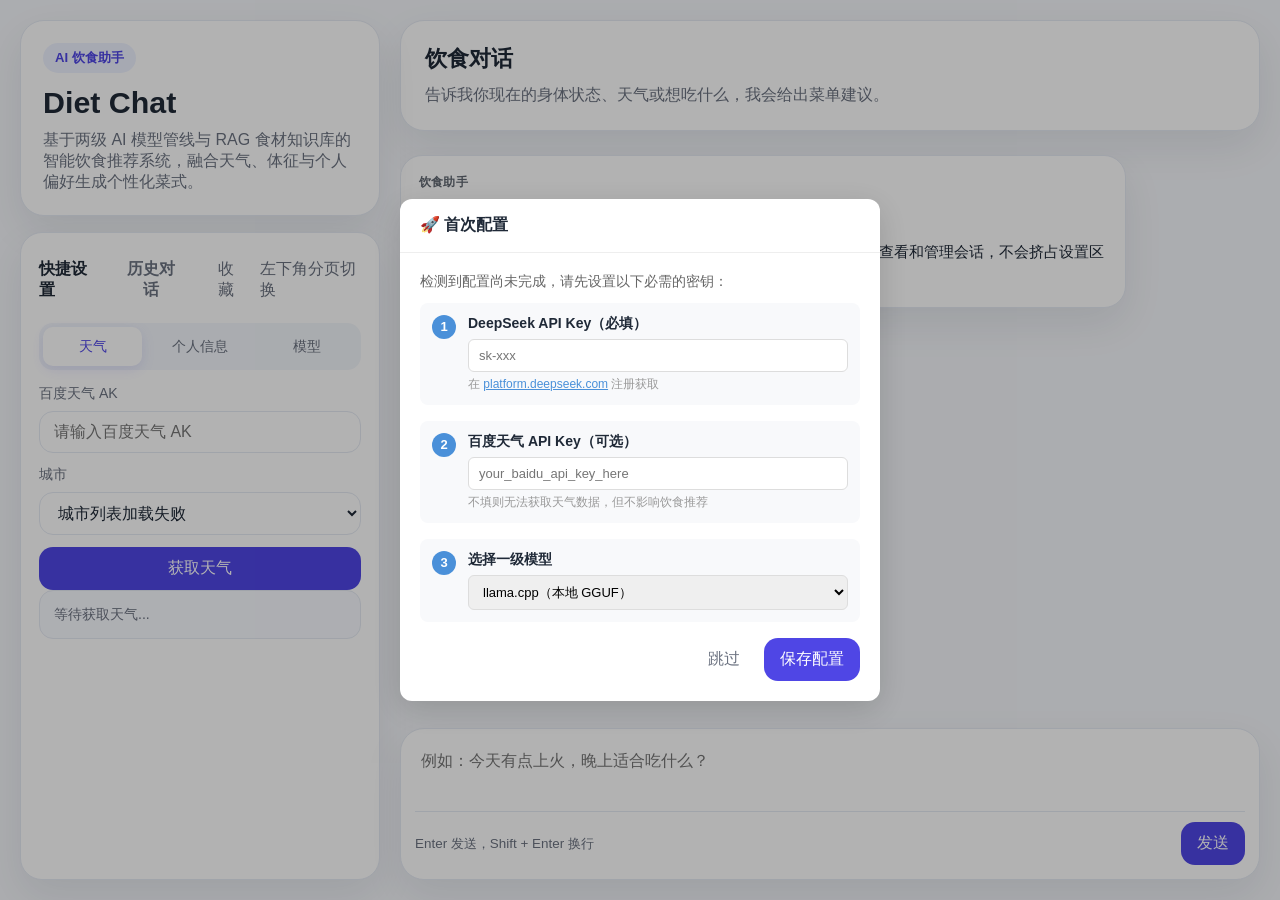
==== server/frontend/index.html @ a6f21888 "V3.0：项目结构重构与功能增强 - 重构目录结构：AI_Demo/ → ai_core/, Demo/ → server/ - 新增启动器自动创建 Python 虚拟环境并安装依赖 - 新增 lla" ====
<!DOCTYPE html>
<html lang="zh-CN">
<head>
    <meta charset="UTF-8">
    <meta name="viewport" content="width=device-width, initial-scale=1.0">
    <title>AI 饮食推荐助手</title>
    <link rel="stylesheet" href="style.css">
</head>
<body>
    <div class="app-shell">
        <aside class="sidebar">
            <div class="brand-card">
                <div class="brand-badge">AI 饮食助手</div>
                <h1>Diet Chat</h1>
                <p>基于两级 AI 模型管线与 RAG 食材知识库的智能饮食推荐系统，融合天气、体征与个人偏好生成个性化菜式。</p>
            </div>

            <section class="sidebar-card settings-card">
                <div class="section-head">
                    <h2>快捷设置</h2>
                    <div class="section-actions">
                        <button id="open_history_sidebar" type="button" class="ghost-btn history-open-btn">历史对话</button>
                        <button id="open_favorites" type="button" class="ghost-btn">收藏</button>
                        <span class="section-tip">左下角分页切换</span>
                    </div>
                </div>
                <div class="settings-tabs">
                    <button type="button" class="settings-tab active" data-panel="weather_panel">天气</button>
                    <button type="button" class="settings-tab" data-panel="profile_panel">个人信息</button>
                    <button type="button" class="settings-tab" data-panel="model_panel">模型</button>
                </div>

                <div id="weather_panel" class="settings-panel active">
                    <div class="form-stack">
                        <label for="weather_ak">百度天气 AK</label>
                        <input type="text" id="weather_ak" placeholder="请输入百度天气 AK">
                    </div>
                    <div class="form-stack">
                        <label for="weather_city">城市</label>
                        <select id="weather_city">
                            <option value="">正在加载城市列表...</option>
                        </select>
                    </div>
                    <button id="fetch_weather" type="button" class="primary-btn full-width">获取天气</button>
                    <div id="weather_result" class="weather-result">等待获取天气...</div>
                </div>

                <div id="profile_panel" class="settings-panel">
                    <div class="form-grid">
                        <div class="form-stack">
                            <label for="age">年龄</label>
                            <input type="number" id="age" placeholder="请输入年龄">
                        </div>
                        <div class="form-stack">
                            <label for="gender">性别</label>
                            <select id="gender">
                                <option value="男">男</option>
                                <option value="女">女</option>
                            </select>
                        </div>
                        <div class="form-stack">
                            <label for="height">身高(cm)</label>
                            <input type="number" id="height" placeholder="170">
                        </div>
                        <div class="form-stack">
                            <label for="weight">体重(kg)</label>
                            <input type="number" id="weight" placeholder="52">
                        </div>
                    </div>
                    <div class="form-stack">
                        <label for="occupation">职业</label>
                        <input type="text" id="occupation" placeholder="例如：学生">
                    </div>
                    <div class="form-stack">
                        <label for="taste">口味偏好</label>
                        <input type="text" id="taste" placeholder="例如：偏辣、清淡">
                    </div>
                    <div class="form-stack">
                        <label for="health">健康状况</label>
                        <input type="text" id="health" placeholder="例如：口腔溃疡、胃不舒服">
                    </div>
                </div>

                <div id="model_panel" class="settings-panel">
                    <div class="form-stack">
                        <label for="primary_type">一级模型类型</label>
                        <select id="primary_type">
                            <option value="deepseek">DeepSeek API</option>
                            <option value="ollama">Ollama 本地</option>
                            <option value="llamacpp">llama.cpp</option>
                        </select>
                    </div>
                    <div class="form-stack">
                        <label for="primary_model">一级模型</label>
                        <input type="text" id="primary_model" placeholder="deepseek-chat" value="deepseek-chat">
                    </div>
                    <div id="primary_deepseek_config" class="inline-block">
                        <div class="form-stack">
                            <label for="primary_apikey">一级 API Key</label>
                            <input type="text" id="primary_apikey" placeholder="sk-xxx">
                        </div>
                    </div>
                    <div id="primary_llamacpp_config" class="inline-block">
                        <div class="form-stack">
                            <label for="primary_llamacpp_server">llama.cpp 服务地址</label>
                            <input type="text" id="primary_llamacpp_server" placeholder="http://127.0.0.1:11435" value="http://127.0.0.1:11435">
                        </div>
                    </div>

                    <label class="toggle-row">
                        <input type="checkbox" id="use_secondary">
                        <span>启用二级模型做菜单生成</span>
                    </label>

                    <div id="secondary_config" class="sub-config">
                        <div class="form-stack">
                            <label for="secondary_type">二级模型类型</label>
                            <select id="secondary_type">
                                <option value="deepseek">DeepSeek API</option>
                                <option value="ollama">Ollama 云端</option>
                                <option value="llamacpp">llama.cpp</option>
                            </select>
                        </div>
                        <div id="deepseek_config">
                            <div class="form-stack">
                                <label for="deepseek_model">DeepSeek 模型</label>
                                <input type="text" id="deepseek_model" placeholder="deepseek-chat" value="deepseek-chat">
                            </div>
                            <div class="form-stack">
                                <label for="deepseek_apikey">DeepSeek API Key</label>
                                <input type="text" id="deepseek_apikey" placeholder="sk-xxx" value="">
                            </div>
                        </div>
                        <div id="ollama_cloud_config">
                            <div class="form-stack">
                                <label for="ollama_model">Ollama 模型</label>
                                <input type="text" id="ollama_model" placeholder="例如：llama3:70b">
                            </div>
                            <div class="form-stack">
                                <label for="ollama_server">Ollama 服务器</label>
                                <input type="text" id="ollama_server" placeholder="http://localhost:11434">
                            </div>
                        </div>
                        <div id="secondary_llamacpp_config">
                            <div class="form-stack">
                                <label for="secondary_llamacpp_server">llama.cpp 服务地址</label>
                                <input type="text" id="secondary_llamacpp_server" placeholder="http://127.0.0.1:11435" value="http://127.0.0.1:11435">
                            </div>
                        </div>
                    </div>
                </div>
            </section>
        </aside>

        <div id="history_sidebar_backdrop" class="history-sidebar-backdrop" aria-hidden="true"></div>
        <aside id="history_sidebar_drawer" class="history-sidebar-drawer" aria-hidden="true">
            <div class="sidebar-card history-sidebar-card">
                <div class="history-sidebar-topbar">
                    <button id="close_history_sidebar" type="button" class="ghost-btn">收起历史</button>
                    <div class="section-actions">
                        <button id="refresh_history" type="button" class="ghost-btn">刷新</button>
                        <button id="new_chat" type="button" class="primary-btn compact-btn">新建对话</button>
                    </div>
                </div>
                <div class="history-sidebar-head">
                    <div class="brand-badge">会话中心</div>
                    <h2>历史对话</h2>
                    <p>这里集中展示全部对话记录，平时默认收起，需要时再展开查看。</p>
                </div>
                <div id="history_list" class="history-list">暂无历史记录</div>
            </div>
        </aside>

        <main class="chat-shell">
            <header class="chat-header">
                <div>
                    <h2>饮食对话</h2>
                    <p>告诉我你现在的身体状态、天气或想吃什么，我会给出菜单建议。</p>
                </div>
            </header>

            <section id="chat_messages" class="chat-messages"></section>

            <footer class="composer">
                <div class="composer-box">
                    <textarea id="user_input" rows="1" placeholder="例如：今天有点上火，晚上适合吃什么？"></textarea>
                    <div class="composer-actions">
                        <span class="composer-tip">Enter 发送，Shift + Enter 换行</span>
                        <button id="submit_btn" type="button" class="primary-btn">发送</button>
                    </div>
                </div>
            </footer>
        </main>
    </div>
    <div id="setup_overlay" class="favorites-overlay" style="display:none;">
        <div class="favorites-panel setup-panel">
            <div class="favorites-header">
                <h3>🚀 首次配置</h3>
            </div>
            <div class="setup-body">
                <p style="margin-bottom:12px;color:#666;font-size:14px;">检测到配置尚未完成，请先设置以下必需的密钥：</p>
                <div class="setup-step">
                    <div class="setup-step-num">1</div>
                    <div class="setup-step-content">
                        <strong>DeepSeek API Key（必填）</strong>
                        <input type="text" id="setup_apikey" placeholder="sk-xxx" class="setup-input">
                        <p class="setup-tip">在 <a href="https://platform.deepseek.com" target="_blank">platform.deepseek.com</a> 注册获取</p>
                    </div>
                </div>
                <div class="setup-step">
                    <div class="setup-step-num">2</div>
                    <div class="setup-step-content">
                        <strong>百度天气 API Key（可选）</strong>
                        <input type="text" id="setup_weatherak" placeholder="your_baidu_api_key_here" class="setup-input">
                        <p class="setup-tip">不填则无法获取天气数据，但不影响饮食推荐</p>
                    </div>
                </div>
                <div class="setup-step">
                    <div class="setup-step-num">3</div>
                    <div class="setup-step-content">
                        <strong>选择一级模型</strong>
                        <select id="setup_primary_type" class="setup-input">
                            <option value="llamacpp">llama.cpp（本地 GGUF）</option>
                            <option value="deepseek">DeepSeek API</option>
                            <option value="ollama">Ollama 本地</option>
                        </select>
                    </div>
                </div>
                <div style="margin-top:16px;text-align:right;">
                    <button id="setup_skip_btn" class="ghost-btn" style="margin-right:8px;">跳过</button>
                    <button id="setup_save_btn" class="primary-btn">保存配置</button>
                </div>
            </div>
        </div>
    </div>
    <div id="favorites_overlay" class="favorites-overlay" style="display:none;">
        <div class="favorites-panel">
            <div class="favorites-header">
                <h3>收藏菜谱</h3>
                <button id="close_favorites" type="button" class="ghost-btn">关闭</button>
            </div>
            <div id="favorites_list" class="favorites-list">
                <p class="favorites-empty">暂无收藏</p>
            </div>
        </div>
    </div>
    <script src="script.js"></script>
</body>
</html>
---- server/frontend/style.css ----
* {
    margin: 0;
    padding: 0;
    box-sizing: border-box;
}

:root {
    color-scheme: light;
    --bg: #f5f7fb;
    --panel: #ffffff;
    --panel-soft: #f8faff;
    --border: #e5eaf3;
    --text: #1f2937;
    --muted: #6b7280;
    --primary: #4f46e5;
    --primary-soft: #eef2ff;
    --user-bg: #4f46e5;
    --assistant-bg: #ffffff;
    --shadow: 0 16px 40px rgba(15, 23, 42, 0.08);
}

body {
    font-family: -apple-system, BlinkMacSystemFont, "Segoe UI", Roboto, "Helvetica Neue", Arial, sans-serif;
    background: var(--bg);
    color: var(--text);
    min-height: 100vh;
    overflow: hidden;
}

button,
input,
select,
textarea {
    font: inherit;
}

button {
    border: none;
    cursor: pointer;
}

.app-shell {
    height: 100vh;
    display: grid;
    grid-template-columns: 360px 1fr;
    gap: 20px;
    padding: 20px;
}

.sidebar {
    position: sticky;
    top: 20px;
    align-self: start;
    display: grid;
    grid-template-rows: auto 1fr;
    gap: 16px;
    min-height: 0;
    height: calc(100vh - 40px);
}

.brand-card,
.sidebar-card,
.chat-header,
.composer-box {
    background: var(--panel);
    border: 1px solid var(--border);
    box-shadow: var(--shadow);
}

.brand-card {
    border-radius: 24px;
    padding: 22px;
}

.brand-badge {
    display: inline-flex;
    align-items: center;
    padding: 6px 12px;
    border-radius: 999px;
    background: var(--primary-soft);
    color: var(--primary);
    font-size: 0.82rem;
    font-weight: 700;
    margin-bottom: 12px;
}

.brand-card h1 {
    font-size: 1.9rem;
    margin-bottom: 10px;
}

.brand-card p,
.section-tip,
.history-empty,
.history-item-subtitle,
.weather-result,
.composer-tip {
    color: var(--muted);
}

.sidebar-card {
    border-radius: 22px;
    padding: 18px;
    min-height: 0;
}

.history-card {
    display: grid;
    grid-template-rows: auto 1fr;
    min-height: 0;
}

.history-open-btn {
    color: var(--primary);
    background: var(--primary-soft);
    font-weight: 600;
}

.history-open-btn:hover {
    background: #e0e7ff;
    color: var(--primary);
}

.history-sidebar-card {
    display: grid;
    grid-template-rows: auto auto 1fr;
    gap: 18px;
    height: 100%;
    padding: 20px;
    border-radius: 26px;
    background:
        radial-gradient(circle at top right, rgba(79, 70, 229, 0.12), transparent 28%),
        linear-gradient(180deg, #ffffff 0%, #f8faff 100%);
}

.history-sidebar-backdrop {
    position: fixed;
    inset: 0;
    background: rgba(15, 23, 42, 0.24);
    opacity: 0;
    pointer-events: none;
    transition: opacity 0.24s ease;
    z-index: 20;
}

.history-sidebar-backdrop.active {
    opacity: 1;
    pointer-events: auto;
}

.history-sidebar-drawer {
    position: fixed;
    top: 20px;
    left: 20px;
    width: 360px;
    height: calc(100vh - 40px);
    transform: translateX(calc(-100% - 24px));
    transition: transform 0.28s ease, opacity 0.28s ease;
    opacity: 0;
    pointer-events: none;
    z-index: 30;
}

.history-sidebar-drawer.active {
    transform: translateX(0);
    opacity: 1;
    pointer-events: auto;
}

.history-sidebar-topbar {
    display: flex;
    align-items: center;
    justify-content: space-between;
    gap: 12px;
}

.history-sidebar-head h2 {
    font-size: 1.2rem;
    margin: 8px 0;
}

.history-sidebar-head p {
    color: var(--muted);
    line-height: 1.6;
    font-size: 0.9rem;
}

.settings-card {
    position: sticky;
    bottom: 0;
}

.section-head {
    display: flex;
    align-items: center;
    justify-content: space-between;
    gap: 12px;
    margin-bottom: 14px;
}

.section-actions {
    display: flex;
    align-items: center;
    gap: 8px;
}

.section-head h2 {
    font-size: 1rem;
}

.ghost-btn,
.settings-tab {
    background: transparent;
    color: var(--muted);
}

.ghost-btn {
    padding: 8px 12px;
    border-radius: 10px;
}

.ghost-btn:hover,
.settings-tab:hover {
    background: #f3f6fb;
    color: var(--text);
}

.settings-tabs {
    display: grid;
    grid-template-columns: repeat(3, 1fr);
    gap: 8px;
    padding: 4px;
    background: #f3f6fb;
    border-radius: 14px;
    margin-bottom: 14px;
}

.settings-tab {
    border-radius: 10px;
    padding: 10px 8px;
    font-size: 0.9rem;
}

.settings-tab.active {
    background: var(--panel);
    color: var(--primary);
    box-shadow: 0 4px 14px rgba(79, 70, 229, 0.12);
}

.settings-panel {
    display: none;
}

.settings-panel.active {
    display: block;
}

.form-grid {
    display: grid;
    grid-template-columns: repeat(2, minmax(0, 1fr));
    gap: 12px;
}

.form-stack {
    display: grid;
    gap: 8px;
    margin-bottom: 12px;
}

.form-stack label {
    font-size: 0.88rem;
    color: var(--muted);
}

.form-stack input,
.form-stack select,
.composer textarea {
    width: 100%;
    border: 1px solid var(--border);
    border-radius: 14px;
    padding: 11px 14px;
    background: #fff;
    color: var(--text);
    transition: border-color 0.2s, box-shadow 0.2s;
}

.form-stack input:focus,
.form-stack select:focus,
.composer textarea:focus {
    outline: none;
    border-color: rgba(79, 70, 229, 0.45);
    box-shadow: 0 0 0 4px rgba(79, 70, 229, 0.1);
}

.primary-btn {
    background: var(--primary);
    color: #fff;
    border-radius: 14px;
    padding: 11px 16px;
    transition: transform 0.2s, opacity 0.2s;
}

.primary-btn:hover {
    transform: translateY(-1px);
    opacity: 0.95;
}

.compact-btn {
    border-radius: 10px;
    padding: 8px 12px;
    font-size: 0.86rem;
}

.full-width {
    width: 100%;
}

.toggle-row {
    display: flex;
    align-items: center;
    gap: 10px;
    padding: 10px 0;
    font-size: 0.92rem;
    color: var(--text);
}

.toggle-row input {
    width: 16px;
    height: 16px;
}

.sub-config {
    margin-top: 8px;
    padding-top: 10px;
    border-top: 1px solid var(--border);
}

.weather-result {
    background: var(--panel-soft);
    border: 1px solid var(--border);
    border-radius: 14px;
    padding: 12px 14px;
    font-size: 0.88rem;
    line-height: 1.6;
    white-space: pre-wrap;
}

.history-list {
    overflow-y: auto;
    padding-right: 4px;
}

.history-group {
    margin-bottom: 18px;
}

.history-group-title {
    font-size: 0.82rem;
    color: var(--muted);
    margin-bottom: 10px;
}

.history-item {
    background: var(--panel-soft);
    border: 1px solid transparent;
    border-radius: 16px;
    padding: 10px;
    margin-bottom: 10px;
    display: grid;
    grid-template-columns: 1fr auto;
    gap: 10px;
    align-items: center;
}

.history-item:hover,
.history-item.active {
    border-color: rgba(79, 70, 229, 0.22);
    background: #eef2ff;
}

.history-main {
    width: 100%;
    text-align: left;
    background: transparent;
    color: inherit;
}

.history-delete {
    align-self: start;
    background: transparent;
    color: #ef4444;
    border-radius: 10px;
    padding: 8px 10px;
    font-size: 0.82rem;
}

.history-delete:hover:not(:disabled) {
    background: rgba(239, 68, 68, 0.1);
}

.history-delete:disabled {
    color: #cbd5e1;
    cursor: not-allowed;
}

.history-item-time {
    font-size: 0.78rem;
    color: var(--primary);
    margin-bottom: 6px;
}

.history-item-title {
    color: var(--text);
    font-size: 0.92rem;
    font-weight: 600;
    line-height: 1.4;
    margin-bottom: 6px;
}

.history-item-subtitle {
    font-size: 0.82rem;
    line-height: 1.5;
}

.chat-shell {
    min-width: 0;
    display: grid;
    grid-template-rows: auto 1fr auto;
    gap: 16px;
    min-height: calc(100vh - 40px);
    height: calc(100vh - 40px);
}

.chat-header {
    border-radius: 24px;
    padding: 22px 24px;
}

.chat-header h2 {
    font-size: 1.4rem;
    margin-bottom: 8px;
}

.chat-header p {
    color: var(--muted);
    line-height: 1.6;
}

.chat-messages {
    overflow-y: auto;
    padding: 8px 6px 8px 0;
}

.message {
    display: flex;
    margin-bottom: 18px;
}

.message.user {
    justify-content: flex-end;
}

.message.assistant {
    justify-content: flex-start;
}

.message-bubble {
    max-width: min(780px, 85%);
    border-radius: 22px;
    padding: 16px 18px;
    line-height: 1.7;
    box-shadow: var(--shadow);
}

.message.user .message-bubble {
    background: var(--user-bg);
    color: #fff;
    border-bottom-right-radius: 8px;
}

.message.assistant .message-bubble {
    background: var(--assistant-bg);
    color: var(--text);
    border: 1px solid var(--border);
    border-bottom-left-radius: 8px;
}

.message-role {
    font-size: 0.78rem;
    font-weight: 700;
    letter-spacing: 0.02em;
    margin-bottom: 8px;
    opacity: 0.7;
}

.message-body {
    font-size: 0.96rem;
}

.message-body p + p,
.message-body ul + p,
.message-body p + ul,
.message-body .reply-card + .reply-card {
    margin-top: 12px;
}

.reply-card {
    background: var(--panel-soft);
    border: 1px solid var(--border);
    border-radius: 16px;
    padding: 14px;
}

.reply-card h3 {
    font-size: 0.95rem;
    margin-bottom: 8px;
}

.reply-list {
    display: grid;
    gap: 8px;
}

.reply-list-item {
    font-size: 0.9rem;
    line-height: 1.6;
}

.message.interrupt-message .message-bubble {
    background: transparent;
    border: none;
    box-shadow: none;
    padding: 0;
}

.message.interrupt-message .message-role {
    display: none;
}

.interrupt-only {
    display: inline-flex;
    align-items: center;
    justify-content: center;
}

.interrupt-image {
    width: min(240px, 100%);
    height: auto;
    border-radius: 16px;
    display: block;
}

.thinking {
    display: inline-flex;
    align-items: center;
    gap: 6px;
}

.thinking-dot {
    width: 7px;
    height: 7px;
    border-radius: 50%;
    background: #94a3b8;
    animation: blink 1.2s infinite ease-in-out;
}

.thinking-dot:nth-child(2) {
    animation-delay: 0.2s;
}

.thinking-dot:nth-child(3) {
    animation-delay: 0.4s;
}

@keyframes blink {
    0%, 80%, 100% {
        opacity: 0.35;
        transform: scale(0.9);
    }
    40% {
        opacity: 1;
        transform: scale(1);
    }
}

.composer {
    position: sticky;
    bottom: 0;
}

.composer-box {
    border-radius: 24px;
    padding: 14px;
}

.composer textarea {
    min-height: 64px;
    max-height: 180px;
    resize: none;
    border: none;
    box-shadow: none;
    padding: 8px 6px 12px;
}

.composer textarea:focus {
    box-shadow: none;
}

.composer-actions {
    display: flex;
    align-items: center;
    justify-content: space-between;
    gap: 12px;
    padding-top: 10px;
    border-top: 1px solid var(--border);
}

.composer-tip {
    font-size: 0.84rem;
}

@media (max-width: 1100px) {
    .app-shell {
        grid-template-columns: 320px 1fr;
    }

    .history-sidebar-drawer {
        width: 320px;
    }
}

@media (max-width: 900px) {
    body {
        overflow: auto;
    }

    .app-shell {
        grid-template-columns: 1fr;
        height: auto;
    }

    .sidebar {
        position: static;
        height: auto;
    }

    .settings-card {
        position: static;
    }

    .history-sidebar-card {
        height: auto;
        min-height: 520px;
    }

    .history-sidebar-drawer {
        top: 12px;
        left: 12px;
        width: min(420px, calc(100vw - 24px));
        height: calc(100vh - 24px);
    }

    .chat-shell {
        min-height: auto;
        height: auto;
    }

    .message-bubble {
        max-width: 100%;
    }
}

@media (max-width: 640px) {
    .app-shell {
        padding: 12px;
        gap: 12px;
    }

    .form-grid {
        grid-template-columns: 1fr;
    }

    .composer-actions {
        flex-direction: column;
        align-items: stretch;
    }

    .history-sidebar-topbar {
        flex-direction: column;
        align-items: stretch;
    }
}

/* ===== 菜品反馈按钮 ===== */
.feedback-card {
    position: relative;
    padding-bottom: 50px !important;
}

.feedback-actions {
    position: absolute;
    bottom: 10px;
    right: 12px;
    display: flex;
    gap: 6px;
}

.feedback-btn {
    display: inline-flex;
    align-items: center;
    gap: 3px;
    padding: 4px 10px;
    font-size: 12px;
    border: 1px solid #ddd;
    border-radius: 12px;
    background: #f8f8f8;
    cursor: pointer;
    transition: all 0.15s;
    color: #666;
}

.feedback-btn:hover {
    background: #eee;
    border-color: #ccc;
}

.feedback-btn.active {
    background: #e8f0fe;
    border-color: #4a90d9;
    color: #4a90d9;
}

.fav-btn.active {
    background: #fff7e6;
    border-color: #f0ad4e;
    color: #f0ad4e;
}

.feedback-btn span {
    font-size: 14px;
}

/* ===== 收藏面板 ===== */
.favorites-overlay {
    position: fixed;
    top: 0; left: 0; right: 0; bottom: 0;
    background: rgba(0,0,0,0.3);
    z-index: 1000;
    display: flex;
    align-items: center;
    justify-content: center;
}

.favorites-panel {
    background: #fff;
    border-radius: 12px;
    width: 480px;
    max-width: 90vw;
    max-height: 70vh;
    display: flex;
    flex-direction: column;
    box-shadow: 0 8px 32px rgba(0,0,0,0.15);
}

.favorites-header {
    display: flex;
    justify-content: space-between;
    align-items: center;
    padding: 16px 20px;
    border-bottom: 1px solid #eee;
}

.favorites-header h3 {
    font-size: 16px;
    font-weight: 600;
}

.favorites-list {
    padding: 12px 20px;
    overflow-y: auto;
    flex: 1;
}

.favorites-empty {
    color: #999;
    text-align: center;
    padding: 40px 0;
    font-size: 14px;
}

.fav-item {
    display: flex;
    flex-direction: column;
    gap: 4px;
    padding: 12px 0;
    border-bottom: 1px solid #f0f0f0;
}

.fav-item:last-child {
    border-bottom: none;
}

.fav-item-name {
    font-weight: 600;
    font-size: 15px;
    color: #333;
}

.fav-item-meta {
    font-size: 13px;
    color: #888;
    line-height: 1.4;
}

.fav-item-actions {
    margin-top: 4px;
}

.fav-remove-btn {
    font-size: 12px;
    color: #e74c3c;
    cursor: pointer;
    border: none;
    background: none;
    padding: 2px 8px;
}

.fav-remove-btn:hover {
    text-decoration: underline;
}

/* ===== 首次配置向导 ===== */
.setup-panel {
    max-width: 520px;
}

.setup-body {
    padding: 20px;
}

.setup-step {
    display: flex;
    gap: 12px;
    align-items: flex-start;
    margin-bottom: 16px;
    padding: 12px;
    background: #f8f9fb;
    border-radius: 8px;
}

.setup-step-num {
    width: 24px;
    height: 24px;
    background: #4a90d9;
    color: #fff;
    border-radius: 50%;
    text-align: center;
    line-height: 24px;
    font-size: 13px;
    font-weight: 600;
    flex-shrink: 0;
}

.setup-step-content {
    flex: 1;
}

.setup-step-content strong {
    display: block;
    margin-bottom: 6px;
    font-size: 14px;
}

.setup-input {
    width: 100%;
    padding: 8px 10px;
    border: 1px solid #ddd;
    border-radius: 6px;
    font-size: 13px;
    box-sizing: border-box;
}

.setup-input:focus {
    border-color: #4a90d9;
    outline: none;
}

.setup-tip {
    margin-top: 4px;
    font-size: 12px;
    color: #999;
}

.setup-tip a {
    color: #4a90d9;
}
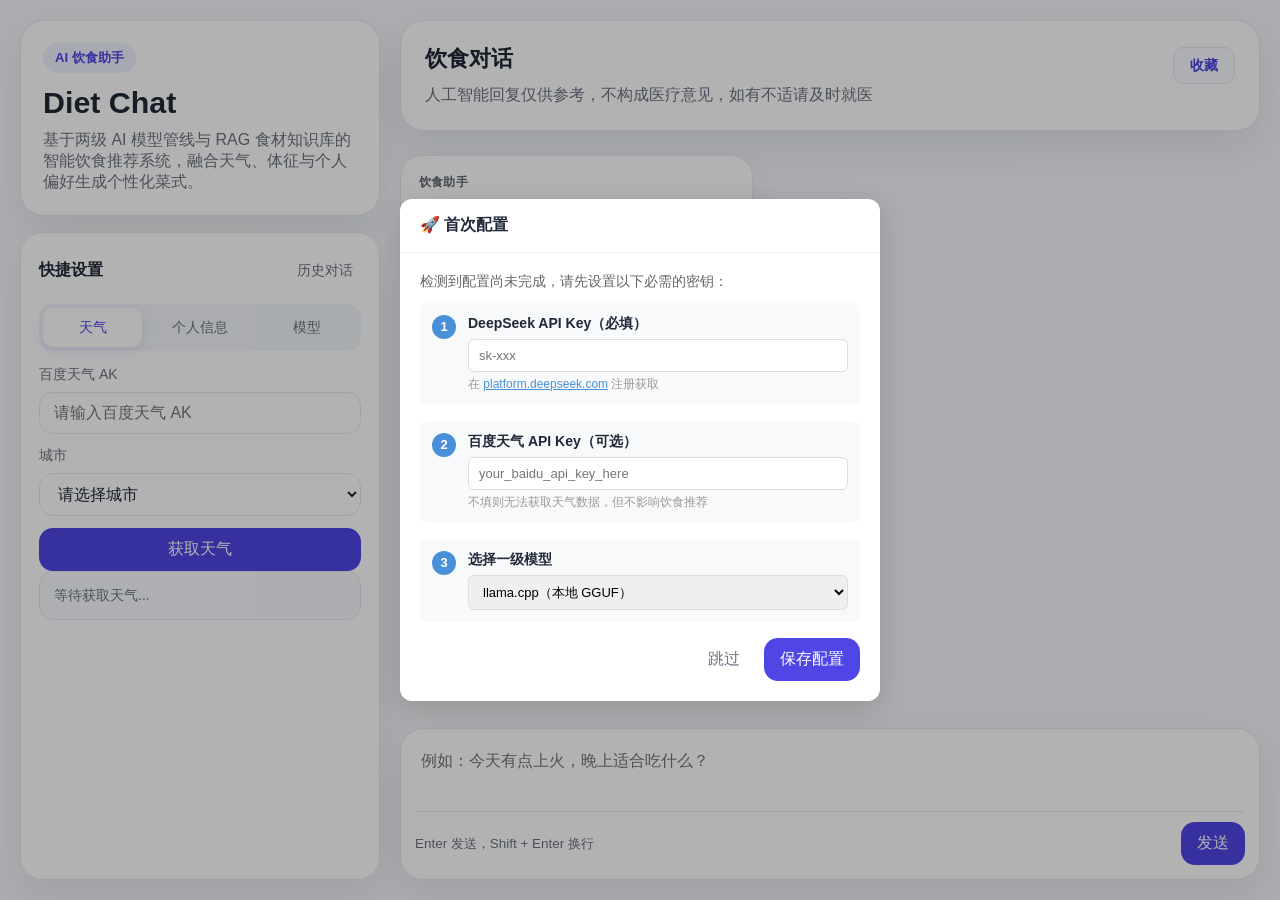
==== commit 7970e0a4: "V3.0 架构重整：模块拆分+隐私安全+统一后端+测试覆盖 - 拆分 nutrition_kb.py 1878 行为 5 个子模块（knowledge_rules/data_loader/embedd" ====
--- a/server/frontend/index.html
+++ b/server/frontend/index.html
@@ -18,11 +18,7 @@
             <section class="sidebar-card settings-card">
                 <div class="section-head">
                     <h2>快捷设置</h2>
-                    <div class="section-actions">
-                        <button id="open_history_sidebar" type="button" class="ghost-btn history-open-btn">历史对话</button>
-                        <button id="open_favorites" type="button" class="ghost-btn">收藏</button>
-                        <span class="section-tip">左下角分页切换</span>
-                    </div>
+                    <button id="open_history_sidebar" type="button" class="settings-tab nav-tab">历史对话</button>
                 </div>
                 <div class="settings-tabs">
                     <button type="button" class="settings-tab active" data-panel="weather_panel">天气</button>
@@ -173,10 +169,11 @@
 
         <main class="chat-shell">
             <header class="chat-header">
-                <div>
+                <div class="chat-header-left">
                     <h2>饮食对话</h2>
-                    <p>告诉我你现在的身体状态、天气或想吃什么，我会给出菜单建议。</p>
-                </div>
+                    <p>人工智能回复仅供参考，不构成医疗意见，如有不适请及时就医</p>
+                </div>
+                <button id="open_favorites" type="button" class="ghost-btn chat-header-fav-btn">收藏</button>
             </header>
 
             <section id="chat_messages" class="chat-messages"></section>
@@ -244,6 +241,6 @@
             </div>
         </div>
     </div>
-    <script src="script.js"></script>
+    <script type="module" src="js/app.js"></script>
 </body>
 </html>
--- a/server/frontend/style.css
+++ b/server/frontend/style.css
@@ -110,17 +110,6 @@
     min-height: 0;
 }
 
-.history-open-btn {
-    color: var(--primary);
-    background: var(--primary-soft);
-    font-weight: 600;
-}
-
-.history-open-btn:hover {
-    background: #e0e7ff;
-    color: var(--primary);
-}
-
 .history-sidebar-card {
     display: grid;
     grid-template-rows: auto auto 1fr;
@@ -434,6 +423,10 @@
 .chat-header {
     border-radius: 24px;
     padding: 22px 24px;
+    display: flex;
+    align-items: flex-start;
+    justify-content: space-between;
+    gap: 16px;
 }
 
 .chat-header h2 {
@@ -444,6 +437,24 @@
 .chat-header p {
     color: var(--muted);
     line-height: 1.6;
+}
+
+.chat-header-fav-btn {
+    flex-shrink: 0;
+    margin-top: 4px;
+    font-size: 0.9rem;
+    padding: 8px 16px;
+    border-radius: 10px;
+    border: 1px solid var(--border);
+    background: var(--panel-soft);
+    color: var(--primary);
+    font-weight: 600;
+    transition: background 0.2s, border-color 0.2s;
+}
+
+.chat-header-fav-btn:hover {
+    background: var(--primary-soft);
+    border-color: var(--primary);
 }
 
 .chat-messages {
